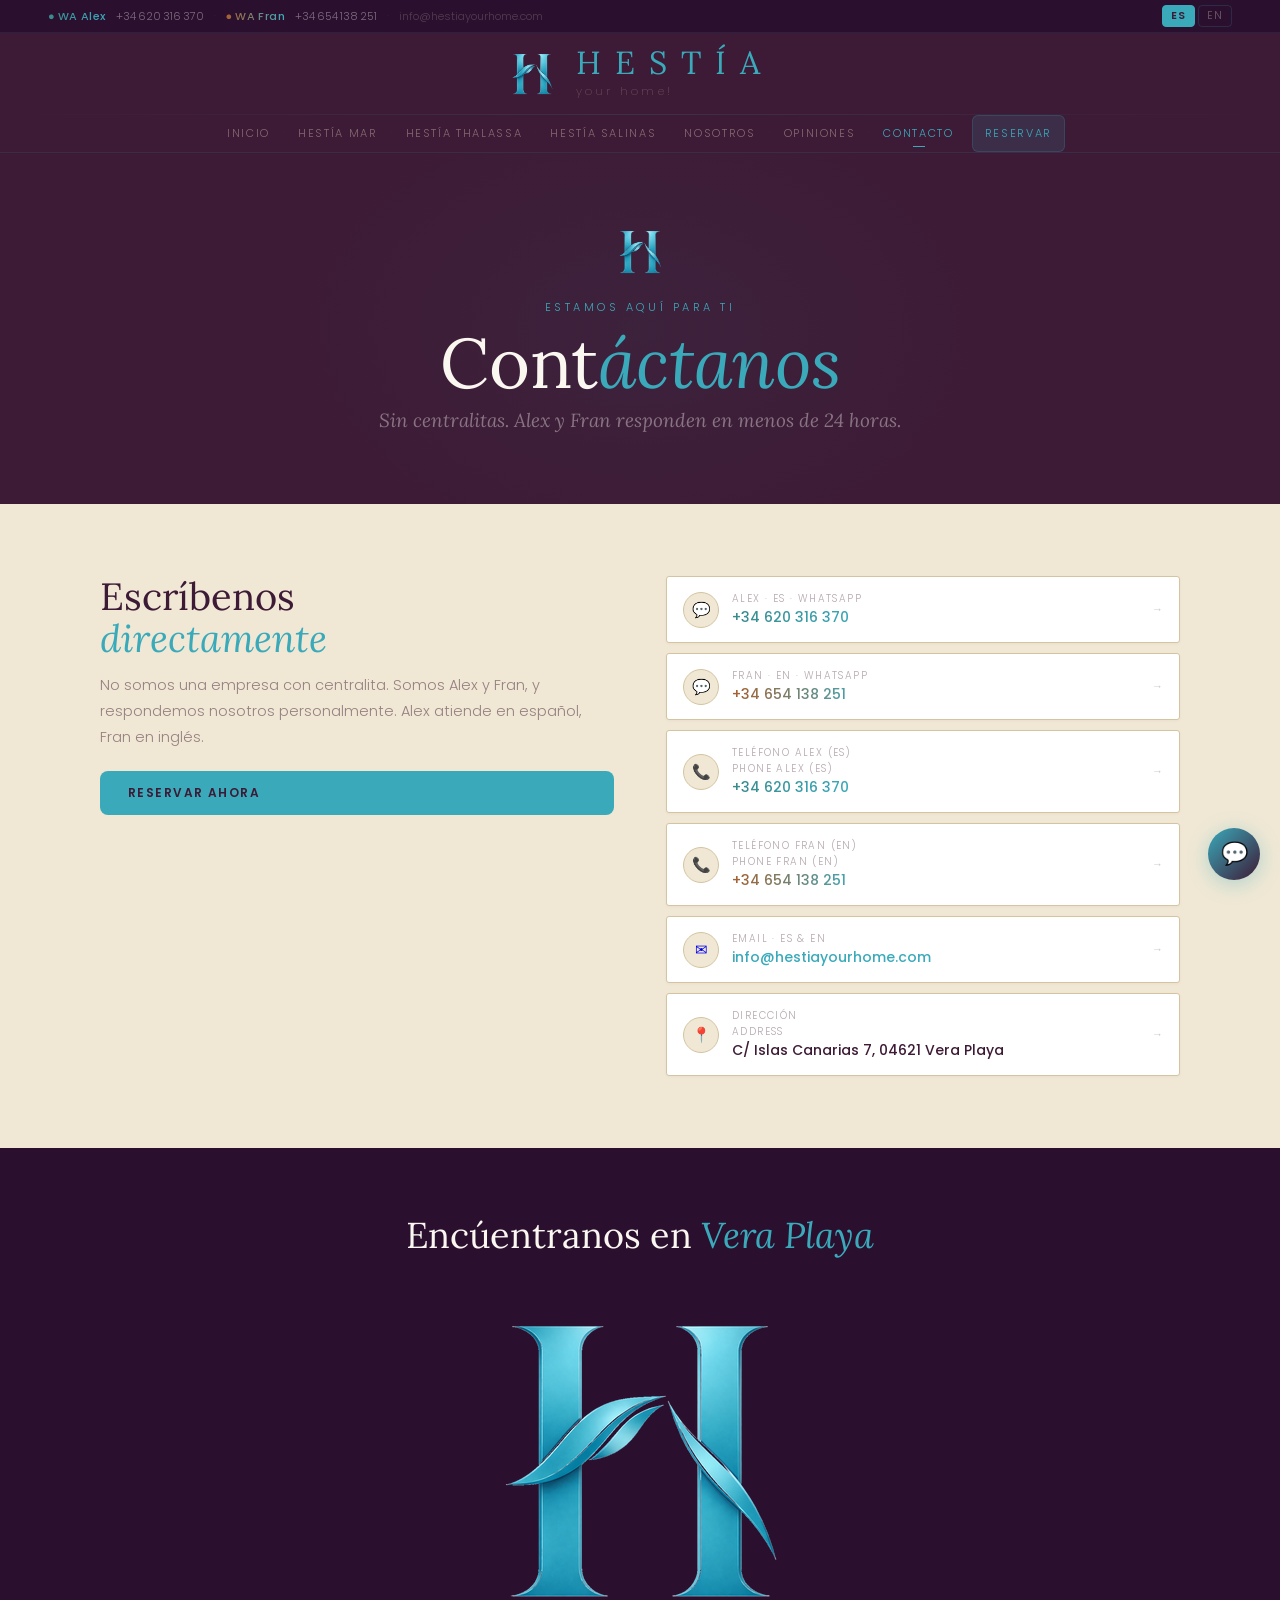
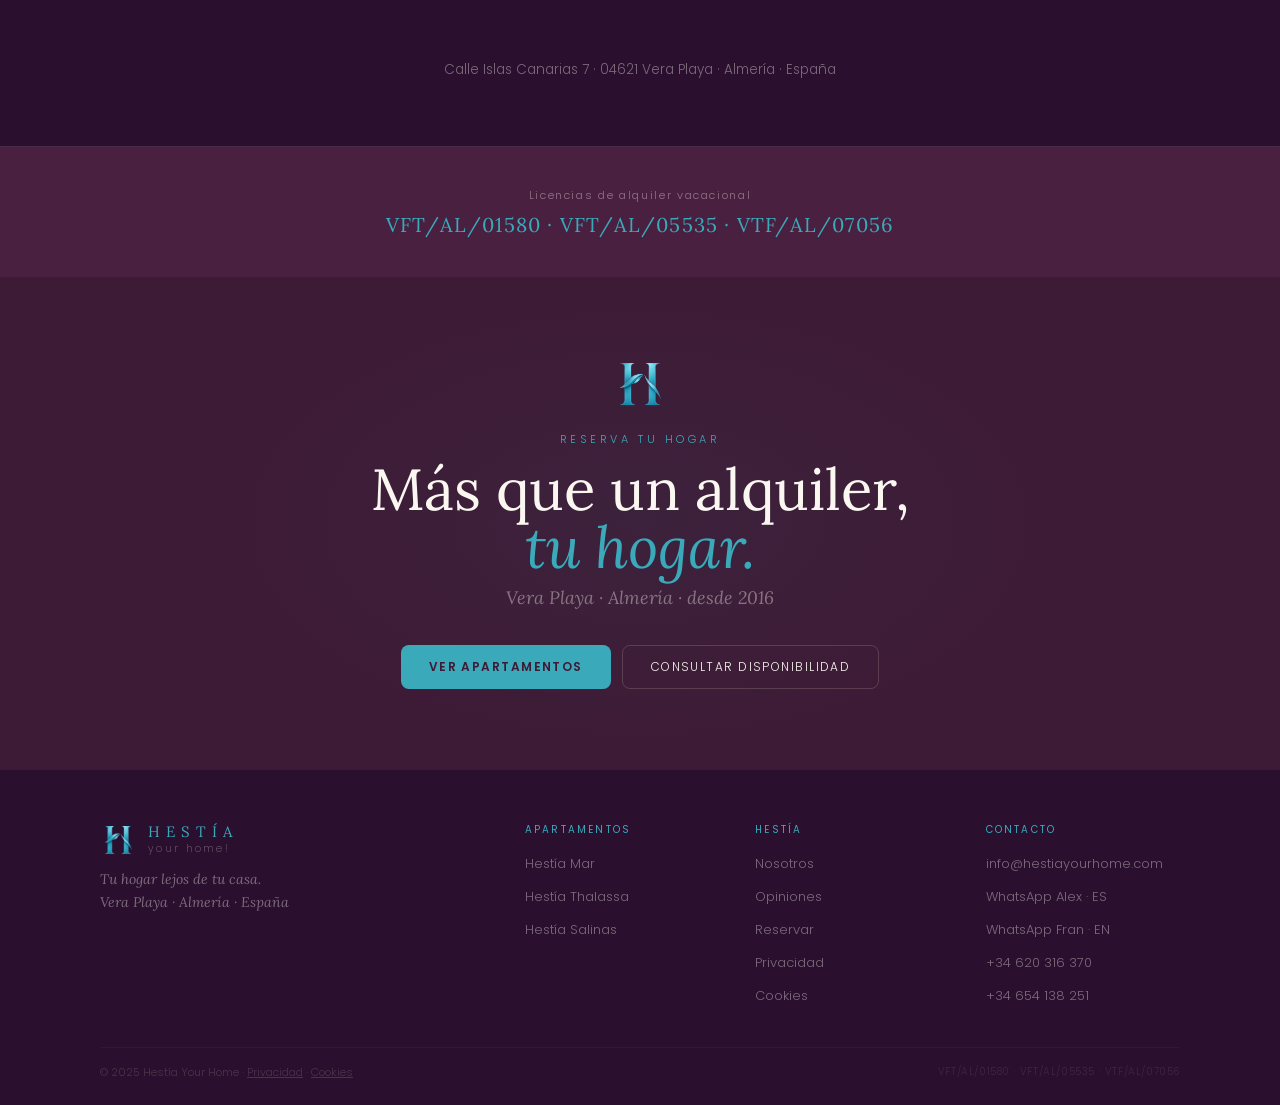
==== contacto.html @ a6881d20 "Add files via upload" ====
<!DOCTYPE html>
<html lang="es">
<head>
<meta charset="UTF-8"><meta name="viewport" content="width=device-width,initial-scale=1.0">
<title><span class="txt-es">Contacto</span><span class="txt-en">Contact</span> &middot; Hest&iacute;a Your Home</title>
<meta name="description" content="Hest&iacute;a Your Home &mdash; Apartamentos vacacionales &uacute;nicos en Vera Playa, Almer&iacute;a.">
<link rel="preconnect" href="https://fonts.googleapis.com"><link rel="preconnect" href="https://fonts.gstatic.com" crossorigin><link href="https://fonts.googleapis.com/css2?family=Lora:ital,wght@0,300;0,400;1,300;1,400&family=Poppins:wght@200;300;400;500;600&display=swap" rel="stylesheet">
<style>
*,*::before,*::after{box-sizing:border-box;margin:0;padding:0}
html{scroll-behavior:smooth;font-size:16px}
body{font-family:'Poppins',sans-serif;overflow-x:hidden;-webkit-font-smoothing:antialiased}
:root{
  --ber:#3D1A35;--ber-dk:#2A0F2E;--ber-md:#4A2040;
  --sol:#3AAABB;--sol-h:#2A8E9E;--sol-s:rgba(58,170,187,.14);
  --arena:#F0E8D5;--arena-d:#D4C4A0;--caliza:#FAF6F0;
  --crema:#FAF6F0;--crema-m:rgba(250,246,240,.72);--crema-s:rgba(250,246,240,.40);
  --vm:#246B6E;--vm2:#3A8A8C;
  --vt:#8B4A1E;--vt2:#A86030;
  --vs:#B8883A;--vs2:#CCA050;
  --pad:clamp(1.2rem,4vw,3rem);--r:3px;--tw:1080px;
}

/* ─── TOPBAR ─────────────────────────────────────────── */
.topbar{background:var(--ber-dk);border-bottom:1px solid rgba(58,170,187,.12);padding:5px var(--pad);display:flex;align-items:center;justify-content:space-between;flex-wrap:wrap;gap:8px}
.tb-contacts{display:flex;align-items:center;gap:10px;flex-wrap:wrap}
.tb-wa{font-family:'Poppins',sans-serif;font-weight:500;font-size:11px;text-decoration:none;letter-spacing:.04em;white-space:nowrap}
.tb-wa-a{background:linear-gradient(90deg,var(--vm2),var(--sol));-webkit-background-clip:text;-webkit-text-fill-color:transparent;background-clip:text}
.tb-wa-f{background:linear-gradient(90deg,var(--vt2),var(--sol));-webkit-background-clip:text;-webkit-text-fill-color:transparent;background-clip:text}
.tb-sep{color:rgba(58,170,187,.18);font-size:9px}
.tb-tel{font-family:'Poppins',sans-serif;font-weight:300;font-size:11px;color:var(--crema-s);text-decoration:none;transition:color .2s;white-space:nowrap}
.tb-tel:hover{color:var(--sol)}
.tb-email{font-family:'Poppins',sans-serif;font-weight:300;font-size:11px;color:rgba(232,217,197,.22);text-decoration:none;transition:color .2s}
.tb-email:hover{color:var(--sol)}
.tb-lang{display:flex;gap:3px}
.lb{background:transparent;border:1px solid rgba(58,170,187,.18);color:rgba(232,217,197,.32);font-family:'Poppins',sans-serif;font-size:10.5px;letter-spacing:.1em;padding:2px 8px;border-radius:2px;cursor:pointer;transition:all .2s}
.lb.on,.lb:hover{background:var(--sol);border-color:var(--sol);color:var(--ber);font-weight:600}

/* ─── HEADER ─────────────────────────────────────────── */
.hd{position:sticky;top:0;z-index:200;background:var(--ber);border-bottom:1px solid rgba(58,170,187,.13)}
.hd-brand{display:flex;align-items:center;justify-content:center;gap:18px;padding:14px var(--pad);text-decoration:none}
.hd-logo{height:52px;width:auto;display:block;flex-shrink:0}
.hd-tx{display:flex;flex-direction:column;gap:4px}
.hd-name{font-family:'Lora',serif;font-weight:300;font-style:normal;font-size:clamp(20px,2.8vw,32px);letter-spacing:.44em;color:var(--sol);text-transform:uppercase;line-height:1}
.hd-sub{font-family:'Poppins',sans-serif;font-weight:200;font-size:11.5px;letter-spacing:.28em;color:rgba(232,217,197,.28);text-transform:lowercase}
.hd-rule{height:1px;background:linear-gradient(to right,transparent,rgba(58,170,187,.16),transparent)}
.hd-nav{display:flex;align-items:center;justify-content:center;overflow-x:auto;scrollbar-width:none;padding:0 var(--pad)}
.hd-nav::-webkit-scrollbar{display:none}
.hd-nav a{font-family:'Poppins',sans-serif;font-weight:300;font-size:11px;letter-spacing:.15em;text-transform:uppercase;color:rgba(232,217,197,.42);text-decoration:none;padding:9px 12px;white-space:nowrap;flex-shrink:0;transition:color .18s;position:relative}
.hd-nav a::after{content:'';position:absolute;bottom:4px;left:50%;transform:translateX(-50%) scaleX(0);width:12px;height:1px;background:var(--sol);transition:transform .2s}
.hd-nav a:hover,.hd-nav a.active{color:var(--sol)}
.hd-nav a:hover::after,.hd-nav a.active::after{transform:translateX(-50%) scaleX(1)}
.hd-sep{color:rgba(58,170,187,.12)!important;font-size:8px!important;padding:9px 1px!important;pointer-events:none}
.hd-sep::after{display:none!important}
.hd-rsv{background:var(--sol-s)!important;color:var(--sol)!important;border:1px solid rgba(58,170,187,.2)!important;border-radius:2px!important;margin-left:6px!important}
.hd-rsv:hover{background:var(--sol)!important;color:var(--ber)!important}
.hd-rsv::after{display:none!important}

/* ─── UTILIDADES ──────────────────────────────────────── */
.ey{font-family:'Poppins',sans-serif;font-weight:300;font-size:11px;letter-spacing:.32em;text-transform:uppercase;color:var(--sol);margin-bottom:12px}
.tw{max-width:var(--tw);margin:0 auto}
.btn-sol{display:inline-block;background:var(--sol);color:var(--ber);font-family:'Poppins',sans-serif;font-weight:600;font-size:12px;letter-spacing:.12em;text-transform:uppercase;padding:13px 28px;border:none;border-radius:var(--r);text-decoration:none;cursor:pointer;transition:background .2s}
.btn-sol:hover{background:var(--sol-h)}
.btn-out-dk{display:inline-block;background:transparent;color:var(--crema);font-family:'Poppins',sans-serif;font-weight:300;font-size:12px;letter-spacing:.12em;text-transform:uppercase;padding:12px 28px;border:1px solid rgba(232,217,197,.18);border-radius:var(--r);text-decoration:none;transition:all .2s}
.btn-out-dk:hover{border-color:var(--sol);color:var(--sol)}
.btn-out-lt{display:inline-block;background:transparent;color:var(--ber);font-family:'Poppins',sans-serif;font-weight:300;font-size:12px;letter-spacing:.12em;text-transform:uppercase;padding:12px 28px;border:1px solid rgba(61,26,46,.15);border-radius:var(--r);text-decoration:none;transition:all .2s}
.btn-out-lt:hover{border-color:var(--sol);color:var(--sol)}

/* ─── CTA BAND ────────────────────────────────────────── */
.cta-band{background:var(--ber);padding:80px var(--pad);text-align:center;position:relative;overflow:hidden}
.cta-band::before{content:'';position:absolute;inset:0;background:radial-gradient(ellipse 700px 380px at 50% 50%,rgba(58,170,187,.055),transparent 65%);pointer-events:none}
.cta-band img{height:54px;width:auto;display:block;margin:0 auto 20px;position:relative}
.cta-band .ey{position:relative}
.cta-h{font-family:'Lora',serif;font-weight:300;font-size:clamp(32px,5vw,58px);color:var(--crema);line-height:1;margin-bottom:10px;position:relative}
.cta-h em{font-style:italic;color:var(--sol)}
.cta-sl{font-family:'Lora',serif;font-style:italic;font-weight:300;font-size:18px;color:var(--crema-s);margin-bottom:36px;position:relative}
.cta-btns{display:flex;align-items:center;justify-content:center;gap:11px;flex-wrap:wrap;position:relative}

/* ─── FOOTER ──────────────────────────────────────────── */
.ft{background:var(--ber-dk);border-top:1px solid rgba(58,170,187,.10);padding:52px var(--pad) 24px}
.ft-g{max-width:var(--tw);margin:0 auto;display:grid;grid-template-columns:2fr 1fr 1fr 1fr;gap:36px;margin-bottom:32px}
.ft-brand{display:flex;align-items:center;gap:12px;text-decoration:none;margin-bottom:10px}
.ft-brand img{height:36px;width:auto}
.ft-bn{font-family:'Lora',serif;font-weight:300;font-size:15px;letter-spacing:.4em;color:var(--sol);text-transform:uppercase;display:block}
.ft-bs{font-family:'Poppins',sans-serif;font-weight:200;font-size:10.5px;letter-spacing:.22em;color:var(--crema-s);text-transform:lowercase;display:block}
.ft-tag{font-family:'Lora',serif;font-style:italic;font-weight:300;font-size:14px;color:var(--crema-s);line-height:1.65;margin-top:8px}
.ft-col h4{font-family:'Poppins',sans-serif;font-weight:400;font-size:10px;letter-spacing:.22em;text-transform:uppercase;color:var(--sol);margin-bottom:12px}
.ft-col ul{list-style:none}
.ft-col li{margin-bottom:8px}
.ft-col a{font-family:'Poppins',sans-serif;font-weight:300;font-size:13px;color:var(--crema-s);text-decoration:none;transition:color .2s}
.ft-col a:hover{color:var(--sol)}
.ft-bot{max-width:var(--tw);margin:0 auto;border-top:1px solid rgba(58,170,187,.07);padding-top:16px;display:flex;align-items:center;justify-content:space-between;flex-wrap:wrap;gap:7px}
.ft-copy{font-family:'Poppins',sans-serif;font-weight:300;font-size:11px;color:rgba(232,217,197,.18)}
.ft-lic{font-family:'Poppins',sans-serif;font-weight:300;font-size:10px;color:rgba(232,217,197,.12);letter-spacing:.06em}

/* ─── LANGUAGE SECTIONS ───────────────────────────────── */
.lang-es,.lang-en{display:none}
body.es .lang-es{display:block}
body.en .lang-en{display:block}
body.es .lang-es.flex,.body.en .lang-en.flex{display:flex}
/* For inline spans */
.txt-es,.txt-en{display:none}
body.es .txt-es{display:inline}
body.en .txt-en{display:inline}

/* ─── ANIMATIONS ──────────────────────────────────────── */
[da]{opacity:0;transform:translateY(16px);transition:opacity .5s ease,transform .5s ease}
[da].in{opacity:1;transform:translateY(0)}

/* ─── RESPONSIVE ──────────────────────────────────────── */
@media(max-width:900px){.ft-g{grid-template-columns:1fr 1fr}}
@media(max-width:600px){
  .ft-g{grid-template-columns:1fr}
  .topbar{flex-direction:column;align-items:flex-start}
  .hd-logo{height:44px}
  .tb-email{display:none}
}

body{background:var(--arena)}
.hero{background:var(--ber);padding:72px var(--pad);text-align:center;position:relative;overflow:hidden}
.hero::before{content:'';position:absolute;inset:0;background:radial-gradient(ellipse 600px 400px at 50% 50%,rgba(58,170,187,.055),transparent 65%);pointer-events:none}
.hero img{height:54px;width:auto;display:block;margin:0 auto 20px;position:relative}
.hero-h{font-family:'Lora',serif;font-weight:300;font-size:clamp(36px,6vw,70px);color:var(--crema);line-height:1;position:relative;margin-bottom:10px}
.hero-h em{font-style:italic;color:var(--sol)}
.hero-sl{font-family:'Lora',serif;font-style:italic;font-weight:300;font-size:19px;color:var(--crema-s);position:relative}
.s-canales{background:var(--arena);padding:72px var(--pad)}
.s-canales .tw{display:grid;grid-template-columns:1fr 1fr;gap:52px;align-items:start}
.canales-t{font-family:'Lora',serif;font-weight:300;font-size:clamp(24px,3vw,38px);color:var(--ber);line-height:1.1;margin-bottom:12px}
.canales-t em{font-style:italic;color:var(--sol)}
.canales-p{font-family:'Poppins',sans-serif;font-weight:300;font-size:14.5px;color:rgba(61,26,46,.50);line-height:1.82;margin-bottom:20px}
.canales{display:flex;flex-direction:column;gap:10px}
.canal{display:flex;align-items:center;gap:13px;background:#fff;border:1px solid var(--arena-d);border-radius:var(--r);padding:14px 16px;text-decoration:none;transition:border-color .2s,box-shadow .2s;box-shadow:0 1px 3px rgba(61,26,46,.04)}
.canal:hover{border-color:rgba(58,170,187,.35);box-shadow:0 2px 10px rgba(61,26,46,.06)}
.canal-ic{width:36px;height:36px;border-radius:50%;display:flex;align-items:center;justify-content:center;font-size:15px;background:var(--arena);border:1px solid var(--arena-d);flex-shrink:0}
.canal-lb{font-family:'Poppins',sans-serif;font-weight:300;font-size:10px;letter-spacing:.14em;text-transform:uppercase;color:rgba(61,26,46,.38);display:block}
.canal-v{font-family:'Poppins',sans-serif;font-weight:500;font-size:14px;display:block}
.c-alex .canal-v{background:linear-gradient(90deg,var(--vm2),var(--sol));-webkit-background-clip:text;-webkit-text-fill-color:transparent;background-clip:text}
.c-fran .canal-v{background:linear-gradient(90deg,var(--vt2),var(--sol));-webkit-background-clip:text;-webkit-text-fill-color:transparent;background-clip:text}
.c-mail .canal-v{color:var(--sol)}
.c-addr .canal-v{color:var(--ber)}
.canal-ar{font-size:11px;color:rgba(61,26,46,.25);transition:transform .2s;margin-left:auto}
.canal:hover .canal-ar{transform:translateX(4px)}
.s-mapa{background:var(--ber-dk);padding:64px var(--pad)}
.mapa-t{font-family:'Lora',serif;font-weight:300;font-size:clamp(22px,3vw,36px);color:var(--crema);text-align:center;margin-bottom:28px}
.mapa-t em{font-style:italic;color:var(--sol)}
.mapa-img{text-align:center}
.mapa-img img{max-width:100%;border-radius:var(--r);cursor:pointer}
.mapa-addr{font-family:'Poppins',sans-serif;font-weight:300;font-size:13.5px;color:var(--crema-s);text-align:center;margin-top:16px;line-height:1.7}
.s-lic{background:var(--ber-md);padding:40px var(--pad);text-align:center;border-top:1px solid rgba(58,170,187,.08)}
.lic-t{font-family:'Poppins',sans-serif;font-weight:300;font-size:11px;letter-spacing:.15em;color:var(--crema-s);margin-bottom:8px}
.lic-n{font-family:'Lora',serif;font-weight:300;font-size:20px;color:var(--sol);letter-spacing:.06em}
@media(max-width:900px){.s-canales .tw{grid-template-columns:1fr;gap:36px}}

/* Responsive mejorado */
*{box-sizing:border-box}
img{max-width:100%;height:auto}
.ac-img{aspect-ratio:3/2!important;height:auto!important}
.ac-img img{object-position:center center}
.ac{border-radius:12px!important}
.ac-img{border-radius:12px 12px 0 0!important}
.fi{border-radius:12px!important}
.oc{border-radius:12px!important}
.cl{border-radius:10px!important}
.nos-img{border-radius:16px!important}
.car-arr{border-radius:50%!important}
.btn-sol,.btn-out-dk,.btn-out-lt{border-radius:8px!important}
.hd-rsv{border-radius:6px!important}
.lb{border-radius:4px!important}
.car-badge{border-radius:8px!important}
/* Contraste fondos claros */
.s-nos .ey,.s-ct .ey,.s-intro .ey,.s-valores .ey{color:var(--ber)!important;opacity:.5}
.s-nos .st-n{color:var(--ber)!important}
.nos-cita{border-left-color:rgba(61,26,53,.3)!important}
/* Scroll reveal */
.rv{opacity:0;transform:translateY(20px);
  transition:opacity .65s ease,transform .65s ease}
.rv.in{opacity:1;transform:translateY(0)}
/* Hover fotos */
.ac-img img{transition:transform .5s ease,filter .5s ease!important;filter:brightness(.95)}
.ac:hover .ac-img img{transform:scale(1.05)!important;filter:brightness(1.02)!important}
.nos-img{overflow:hidden}
.nos-img img{transition:transform .6s ease}
.nos-img:hover img{transform:scale(1.03)}
.fi{transition:transform .3s,box-shadow .3s,border-color .3s!important}
.fi:hover{transform:translateY(-4px);border-color:rgba(58,170,187,.3)!important}
.oc{transition:transform .3s,border-color .3s!important}
.oc:hover{transform:translateY(-3px);border-color:rgba(58,170,187,.2)!important}
/* Responsive mobile */
@media(max-width:600px){
  .hd-brand{flex-direction:column;gap:8px;text-align:center}
  .s-nos .tw,.s-ct .tw,.s-intro .tw{grid-template-columns:1fr!important}
  .ag,.fg,.og{grid-template-columns:1fr!important}
  .apt-feat-g{grid-template-columns:1fr!important}
  .pg{grid-template-columns:1fr!important}
  .hero-scores{flex-direction:column;gap:10px}
  #contact-fixed{bottom:12px;right:12px}
}
</style>
</head>
<body class="es">
<div class="topbar">
  <div class="tb-contacts">
    <a href="https://wa.me/34620316370" class="tb-wa tb-wa-a">&#9679;&thinsp;WA Alex</a>
    <a href="tel:+34620316370" class="tb-tel">+34&thinsp;620&thinsp;316&thinsp;370</a>
    <span class="tb-sep">&middot;</span>
    <a href="https://wa.me/34654138251" class="tb-wa tb-wa-f">&#9679;&thinsp;WA Fran</a>
    <a href="tel:+34654138251" class="tb-tel">+34&thinsp;654&thinsp;138&thinsp;251</a>
    <span class="tb-sep">&middot;</span>
    <a href="mailto:info@hestiayourhome.com" class="tb-email">info@hestiayourhome.com</a>
  </div>
  <div class="tb-lang">
    <button class="lb on" data-lang="es" onclick="setLang('es')">ES</button>
    <button class="lb" data-lang="en" onclick="setLang('en')">EN</button>
  </div>
</div>
<header class="hd">
  <a href="index.html" class="hd-brand">
    <img src="[data-uri]" alt="Hest&iacute;a" class="hd-logo">
    <div class="hd-tx">
      <span class="hd-name">Hest&iacute;a</span>
      <span class="hd-sub">your home!</span>
    </div>
  </a>
  <div class="hd-rule"></div>
  <nav class="hd-nav">
    <a href="index.html"><span class="txt-es">Inicio</span><span class="txt-en">Home</span></a><span class="hd-sep">&middot;</span><a href="vera-mar.html"><span class="txt-es">Hestía Mar</span><span class="txt-en">Hestía Mar</span></a><span class="hd-sep">&middot;</span><a href="vera-thalassa.html"><span class="txt-es">Hestía Thalassa</span><span class="txt-en">Hestía Thalassa</span></a><span class="hd-sep">&middot;</span><a href="vera-salinas.html"><span class="txt-es">Hestía Salinas</span><span class="txt-en">Hestía Salinas</span></a><span class="hd-sep">&middot;</span><a href="nosotros.html"><span class="txt-es">Nosotros</span><span class="txt-en">About us</span></a><span class="hd-sep">&middot;</span><a href="opiniones.html"><span class="txt-es">Opiniones</span><span class="txt-en">Reviews</span></a><span class="hd-sep">&middot;</span><a href="contacto.html" class="active"><span class="txt-es">Contacto</span><span class="txt-en">Contact</span></a>
    <a href="reservas.html" class="hd-rsv"><span class="txt-es">Reservar</span><span class="txt-en">Book</span></a>
  </nav>
</header>

<div class="hero">
  <img src="[data-uri]" alt="Hestía">
  <p class="ey lang-es" style="position:relative">Estamos aquí para ti</p>
  <p class="ey lang-en" style="position:relative">We are here for you</p>
  <h1 class="hero-h lang-es">Cont<em>áctanos</em></h1>
  <h1 class="hero-h lang-en">Cont<em>act us</em></h1>
  <p class="hero-sl lang-es">Sin centralitas. Alex y Fran responden en menos de 24 horas.</p>
  <p class="hero-sl lang-en">No call centres. Alex and Fran respond within 24 hours.</p>
</div>

<section class="s-canales">
  <div class="tw">
    <div da>
      <h2 class="canales-t lang-es">Escr&iacute;benos<br><em>directamente</em></h2>
      <h2 class="canales-t lang-en">Write to us<br><em>directly</em></h2>
      <p class="canales-p lang-es">No somos una empresa con centralita. Somos Alex y Fran, y respondemos nosotros personalmente. Alex atiende en español, Fran en inglés.</p>
      <p class="canales-p lang-en">We are not a company with a call centre. We are Alex and Fran, and we respond personally. Alex handles Spanish, Fran handles English.</p>
      <a href="reservas.html" class="btn-sol lang-es">Reservar ahora</a>
      <a href="reservas.html" class="btn-sol lang-en">Book now</a>
    </div>
    <div class="canales" da style="transition-delay:.1s">
      <a href="https://wa.me/34620316370" class="canal c-alex" target="_blank">
        <div class="canal-ic">&#128172;</div>
        <div><span class="canal-lb">Alex &middot; ES &middot; WhatsApp</span><span class="canal-v">+34 620 316 370</span></div>
        <span class="canal-ar">&rarr;</span>
      </a>
      <a href="https://wa.me/34654138251" class="canal c-fran" target="_blank">
        <div class="canal-ic">&#128172;</div>
        <div><span class="canal-lb">Fran &middot; EN &middot; WhatsApp</span><span class="canal-v">+34 654 138 251</span></div>
        <span class="canal-ar">&rarr;</span>
      </a>
      <a href="tel:+34620316370" class="canal c-alex">
        <div class="canal-ic">&#128222;</div>
        <div><span class="canal-lb lang-es">Teléfono Alex (ES)</span><span class="canal-lb lang-en">Phone Alex (ES)</span><span class="canal-v">+34 620 316 370</span></div>
        <span class="canal-ar">&rarr;</span>
      </a>
      <a href="tel:+34654138251" class="canal c-fran">
        <div class="canal-ic">&#128222;</div>
        <div><span class="canal-lb lang-es">Teléfono Fran (EN)</span><span class="canal-lb lang-en">Phone Fran (EN)</span><span class="canal-v">+34 654 138 251</span></div>
        <span class="canal-ar">&rarr;</span>
      </a>
      <a href="mailto:info@hestiayourhome.com" class="canal c-mail">
        <div class="canal-ic">&#9993;</div>
        <div><span class="canal-lb">Email &middot; ES &amp; EN</span><span class="canal-v">info@hestiayourhome.com</span></div>
        <span class="canal-ar">&rarr;</span>
      </a>
      <a href="https://www.google.com/maps/search/?api=1&query=Calle+Islas+Canarias+7+Vera+Playa+Almeria" target="_blank" class="canal c-addr">
        <div class="canal-ic">&#128205;</div>
        <div><span class="canal-lb lang-es">Dirección</span><span class="canal-lb lang-en">Address</span><span class="canal-v">C/ Islas Canarias 7, 04621 Vera Playa</span></div>
        <span class="canal-ar">&rarr;</span>
      </a>
    </div>
  </div>
</section>

<section class="s-mapa">
  <div class="tw">
    <h2 class="mapa-t" da>
      <span class="lang-es">Enc&uacute;entranos en <em>Vera Playa</em></span>
      <span class="lang-en">Find us in <em>Vera Playa</em></span>
    </h2>
    <div class="mapa-img" da style="transition-delay:.08s">
      <a href="https://www.google.com/maps/search/?api=1&query=Calle+Islas+Canarias+7+Vera+Playa+Almeria" target="_blank">
        <img src="[data-uri]" alt="Mapa Hestía Vera Playa" loading="lazy">
      </a>
    </div>
    <p class="mapa-addr">
      Calle Islas Canarias 7 &middot; 04621 Vera Playa &middot; Almer&iacute;a &middot; Espa&ntilde;a
    </p>
  </div>
</section>

<section class="s-lic">
  <p class="lic-t lang-es">Licencias de alquiler vacacional</p>
  <p class="lic-t lang-en">Holiday rental licences</p>
  <p class="lic-n">VFT/AL/01580 &middot; VFT/AL/05535 &middot; VTF/AL/07056</p>
</section>

<div class="cta-band">
  <img src="[data-uri]" alt="Hest&iacute;a">
  <p class="ey"><span class="txt-es">Reserva tu hogar</span><span class="txt-en">Book your home</span></p>
  <h2 class="cta-h lang-es">M&aacute;s que un alquiler,<br><em>tu hogar.</em></h2>
  <h2 class="cta-h lang-en">More than a rental,<br><em>your home.</em></h2>
  <p class="cta-sl lang-es">Vera Playa &middot; Almer&iacute;a &middot; desde 2016</p>
  <p class="cta-sl lang-en">Vera Playa &middot; Almer&iacute;a &middot; since 2016</p>
  <div class="cta-btns">
    <a href="index.html#apartamentos" class="btn-sol"><span class="txt-es">Ver apartamentos</span><span class="txt-en">See apartments</span></a>
    <a href="reservas.html" class="btn-out-dk"><span class="txt-es">Consultar disponibilidad</span><span class="txt-en">Check availability</span></a>
  </div>
</div>
<footer class="ft">
  <div class="ft-g">
    <div>
      <a href="index.html" class="ft-brand">
        <img src="[data-uri]" alt="Hestía">
        <span><span class="ft-bn">Hestía</span><span class="ft-bs">your home!</span></span>
      </a>
      <p class="ft-tag lang-es">Tu hogar lejos de tu casa.<br>Vera Playa · Almería · España</p>
      <p class="ft-tag lang-en">Your home away from home.<br>Vera Playa · Almería · Spain</p>
    </div>
    <div class="ft-col">
      <h4><span class="txt-es">Apartamentos</span><span class="txt-en">Apartments</span></h4>
      <ul>
        <li><a href="vera-mar.html">Hestía Mar</a></li>
        <li><a href="vera-thalassa.html">Hestía Thalassa</a></li>
        <li><a href="vera-salinas.html">Hestía Salinas</a></li>
      </ul>
    </div>
    <div class="ft-col">
      <h4>Hestía</h4>
      <ul>
        <li><a href="nosotros.html"><span class="txt-es">Nosotros</span><span class="txt-en">About us</span></a></li>
        <li><a href="opiniones.html"><span class="txt-es">Opiniones</span><span class="txt-en">Reviews</span></a></li>
        <li><a href="reservas.html"><span class="txt-es">Reservar</span><span class="txt-en">Book</span></a></li>
        <li><a href="privacidad.html"><span class="txt-es">Privacidad</span><span class="txt-en">Privacy</span></a></li>
        <li><a href="cookies.html">Cookies</a></li>
      </ul>
    </div>
    <div class="ft-col">
      <h4><span class="txt-es">Contacto</span><span class="txt-en">Contact</span></h4>
      <ul>
        <li><a href="mailto:info@hestiayourhome.com">info@hestiayourhome.com</a></li>
        <li><a href="https://wa.me/34620316370"><span class="txt-es">WhatsApp Alex · ES</span><span class="txt-en">WhatsApp Alex · ES</span></a></li>
        <li><a href="https://wa.me/34654138251"><span class="txt-es">WhatsApp Fran · EN</span><span class="txt-en">WhatsApp Fran · EN</span></a></li>
        <li><a href="tel:+34620316370">+34 620 316 370</a></li>
        <li><a href="tel:+34654138251">+34 654 138 251</a></li>
      </ul>
    </div>
  </div>
  <div class="ft-bot">
    <span class="ft-copy">© 2025 Hestía Your Home ·
      <a href="privacidad.html" style="color:inherit;"><span class="txt-es">Privacidad</span><span class="txt-en">Privacy</span></a> ·
      <a href="cookies.html" style="color:inherit;">Cookies</a>
    </span>
    <span class="ft-lic">VFT/AL/01580 · VFT/AL/05535 · VTF/AL/07056</span>
  </div>
</footer>
<script>
function setLang(l) {
  document.body.className = l;
  document.querySelectorAll('.lb').forEach(function(b){
    b.classList.toggle('on', b.dataset.lang === l);
  });
  localStorage.setItem('hestia-lang', l);
}
(function(){
  var l = localStorage.getItem('hestia-lang') || 'es';
  setLang(l);
})();
</script>
<script>
(function(){
  var io = new IntersectionObserver(function(entries){
    entries.forEach(function(e){
      if(e.isIntersecting){e.target.classList.add('in');io.unobserve(e.target);}
    });
  },{threshold:.06});
  document.querySelectorAll('[da]').forEach(function(el){io.observe(el);});
})();
</script>

<!-- CONTACTO FIJO -->
<div id="contact-fixed" style="
  position:fixed;bottom:20px;right:20px;z-index:999;
  display:flex;flex-direction:column;gap:10px;align-items:flex-end;">
  <div id="cf-bubble" style="
    background:rgba(61,26,53,.96);border:1px solid rgba(58,170,187,.25);
    border-radius:14px;padding:16px 18px;display:none;
    box-shadow:0 8px 32px rgba(0,0,0,.25);backdrop-filter:blur(10px);
    min-width:220px;">
    <p style="font-family:'Poppins',sans-serif;font-weight:300;font-size:11px;
      letter-spacing:.18em;text-transform:uppercase;color:rgba(58,170,187,.6);
      margin-bottom:12px;">Contacto directo</p>
    <a href="https://wa.me/34620316370" target="_blank" style="
      display:flex;align-items:center;gap:10px;text-decoration:none;
      padding:8px 0;border-bottom:1px solid rgba(255,255,255,.06);">
      <span style="width:32px;height:32px;border-radius:50%;background:rgba(58,170,187,.15);
        display:flex;align-items:center;justify-content:center;font-size:14px;">💬</span>
      <span>
        <span style="font-family:'Poppins',sans-serif;font-weight:400;font-size:12px;
          color:#FAF6F0;display:block;">Alex · ES</span>
        <span style="font-family:'Poppins',sans-serif;font-weight:300;font-size:11px;
          color:rgba(58,170,187,.8);">+34 620 316 370</span>
      </span>
    </a>
    <a href="https://wa.me/34654138251" target="_blank" style="
      display:flex;align-items:center;gap:10px;text-decoration:none;padding:8px 0;">
      <span style="width:32px;height:32px;border-radius:50%;background:rgba(139,74,30,.2);
        display:flex;align-items:center;justify-content:center;font-size:14px;">💬</span>
      <span>
        <span style="font-family:'Poppins',sans-serif;font-weight:400;font-size:12px;
          color:#FAF6F0;display:block;">Fran · EN</span>
        <span style="font-family:'Poppins',sans-serif;font-weight:300;font-size:11px;
          color:rgba(58,170,187,.8);">+34 654 138 251</span>
      </span>
    </a>
    <a href="mailto:info@hestiayourhome.com" style="
      display:block;margin-top:10px;font-family:'Poppins',sans-serif;font-weight:300;
      font-size:11px;color:rgba(58,170,187,.6);text-decoration:none;text-align:center;">
      info@hestiayourhome.com
    </a>
  </div>
  <button id="cf-btn" onclick="toggleContact()" style="
    width:52px;height:52px;border-radius:50%;border:none;cursor:pointer;
    background:linear-gradient(135deg,#3AAABB,#3D1A35);
    box-shadow:0 4px 20px rgba(58,170,187,.35);
    display:flex;align-items:center;justify-content:center;font-size:22px;
    transition:transform .2s,box-shadow .2s;" title="Contacto">💬</button>
</div>
<script>
function toggleContact(){
  var b=document.getElementById('cf-bubble');
  var btn=document.getElementById('cf-btn');
  var open=b.style.display==='block';
  b.style.display=open?'none':'block';
  btn.style.transform=open?'':'rotate(20deg)';
}
document.addEventListener('click',function(e){
  var fc=document.getElementById('contact-fixed');
  if(!fc.contains(e.target)){
    document.getElementById('cf-bubble').style.display='none';
    document.getElementById('cf-btn').style.transform='';
  }
});
</script>
<script>
(function(){
  var io=new IntersectionObserver(function(es){
    es.forEach(function(e){
      if(e.isIntersecting){e.target.classList.add('in');io.unobserve(e.target);}
    });
  },{threshold:.08,rootMargin:'0px 0px -20px 0px'});
  document.querySelectorAll('[da]').forEach(function(el){
    el.classList.add('rv');io.observe(el);
  });
})();
</script>
</body></html>
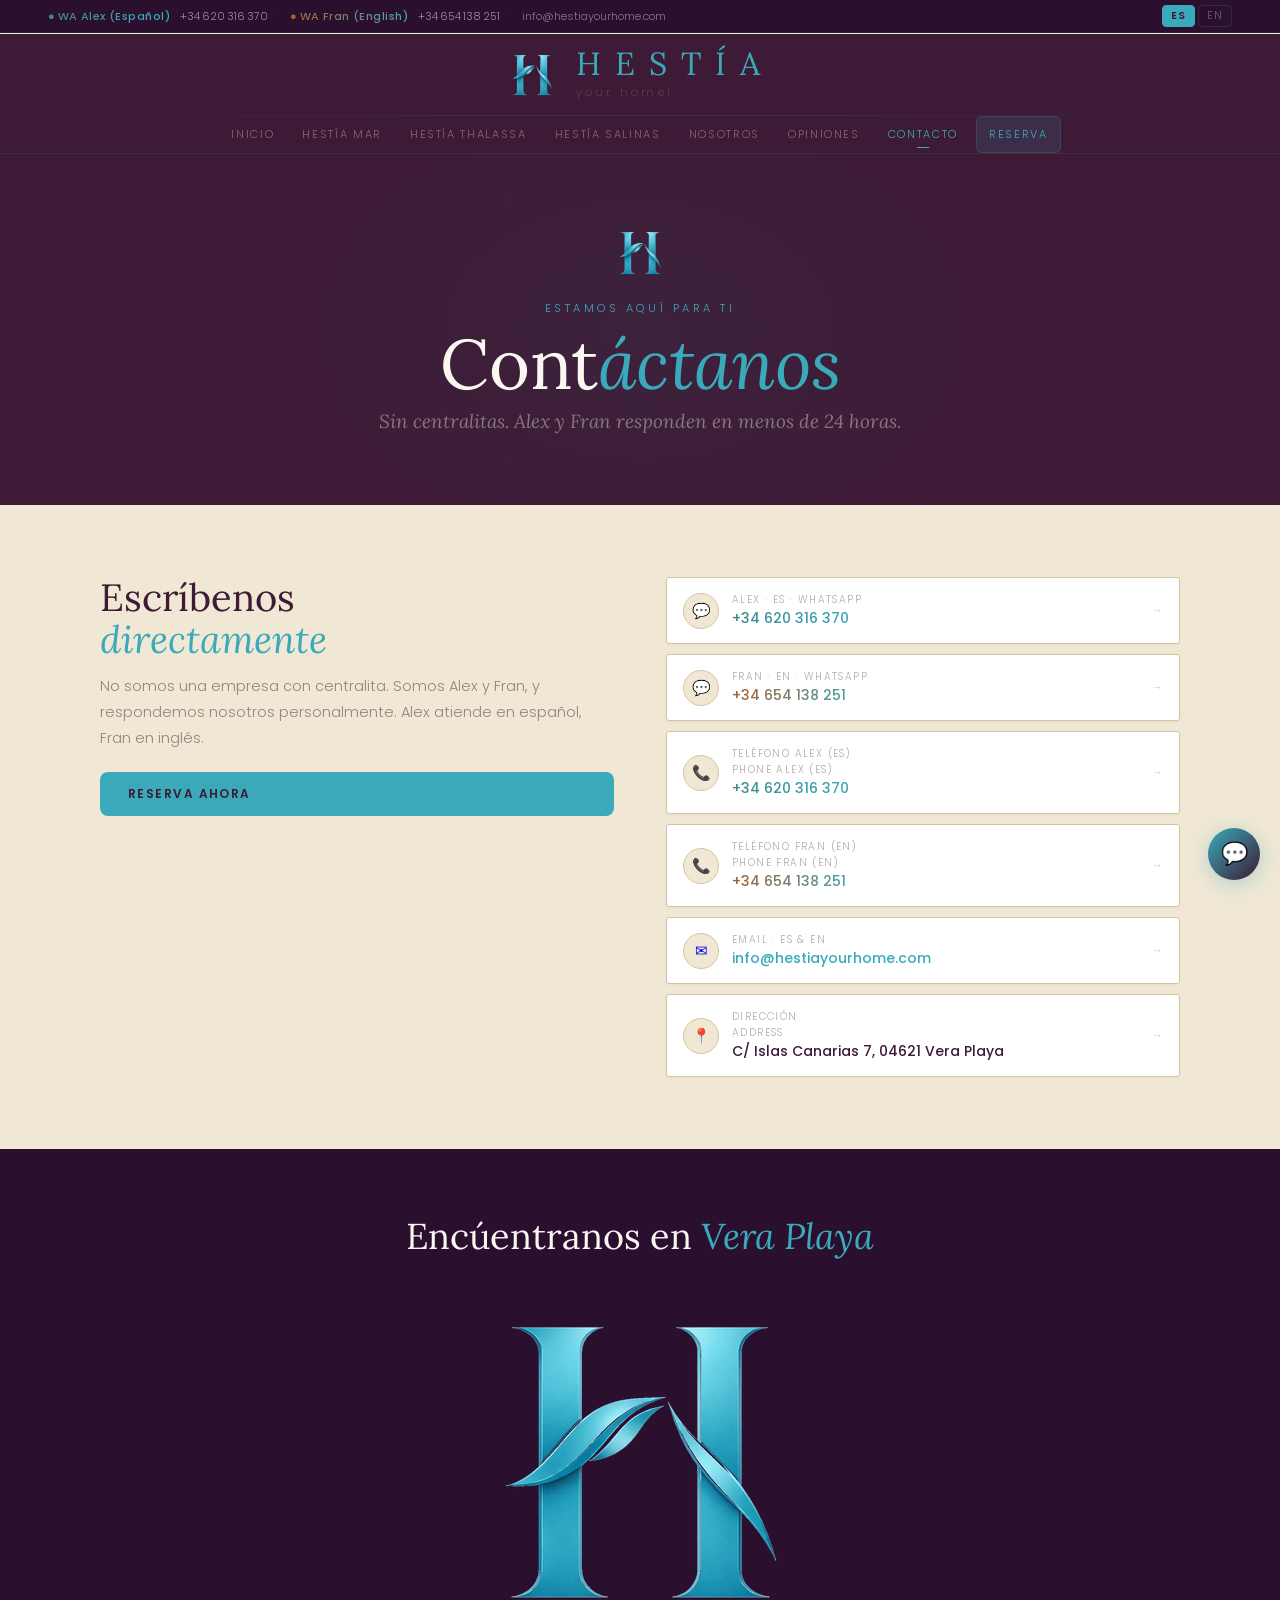
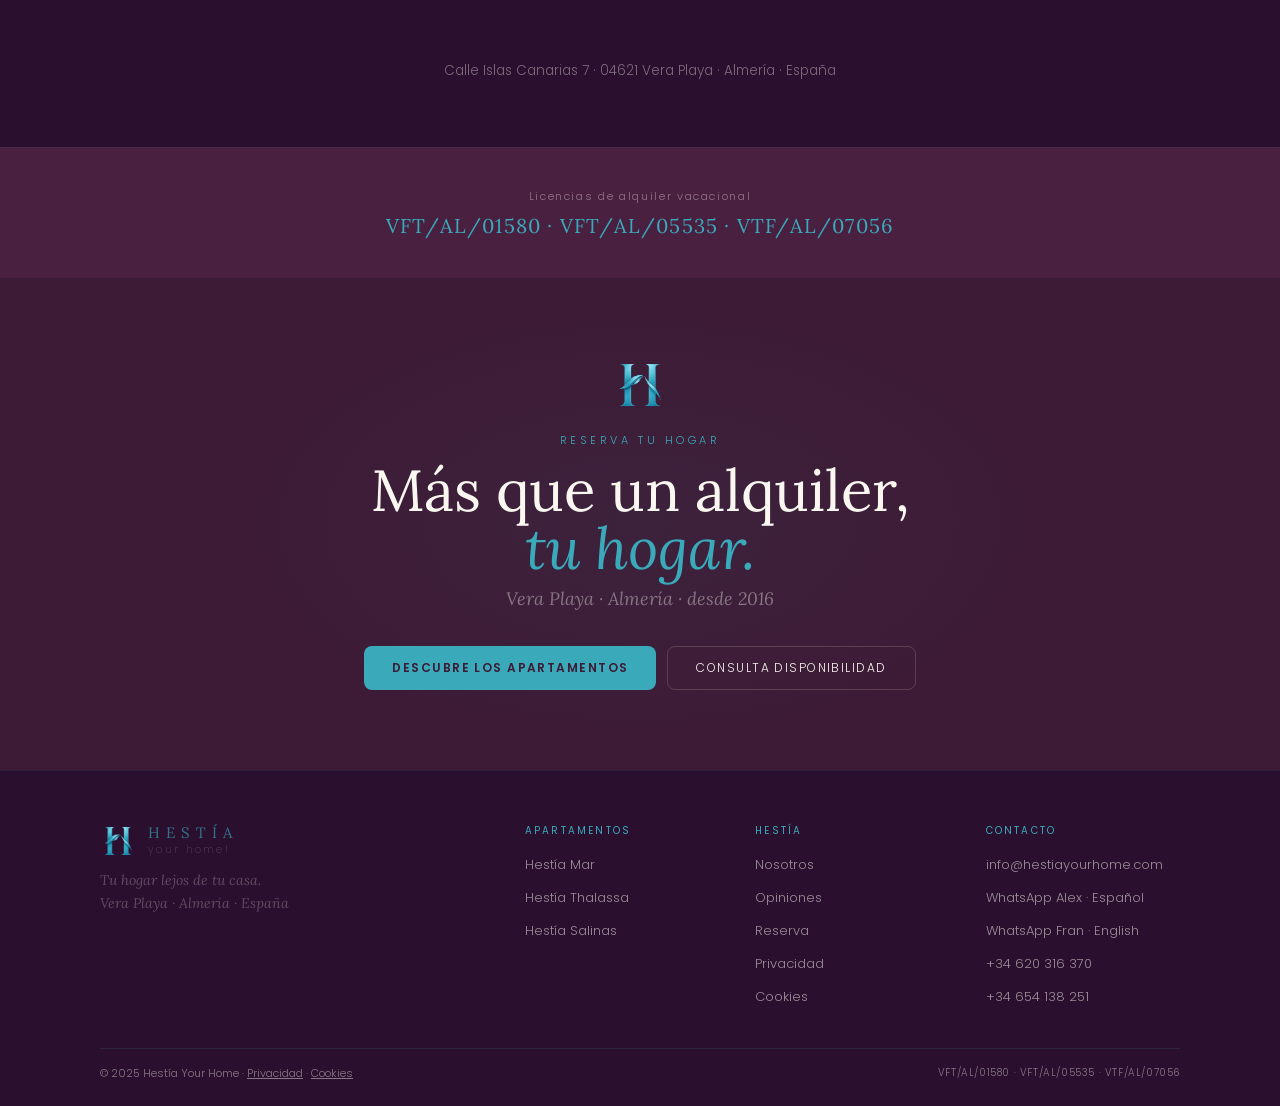
==== commit 24d5d91f: "Add files via upload" ====
--- a/contacto.html
+++ b/contacto.html
@@ -194,15 +194,60 @@
   .hero-scores{flex-direction:column;gap:10px}
   #contact-fixed{bottom:12px;right:12px}
 }
+
+/* ── TOPBAR FIJO SIEMPRE VISIBLE ───────────────── */
+.topbar{
+  position:fixed!important;
+  top:0!important;
+  left:0!important;
+  right:0!important;
+  z-index:300!important;
+}
+.hd{
+  position:sticky!important;
+  top:34px!important;
+  z-index:200!important;
+}
+body{padding-top:34px!important}
+
+/* ── TEXTOS CLAROS SOBRE BERENJENA ─────────────── */
+/* Licencias VFT y textos muy tenues */
+.apt-license{color:rgba(250,246,240,.55)!important;opacity:1!important}
+.ft-lic{color:rgba(250,246,240,.45)!important}
+.ft-copy{color:rgba(250,246,240,.45)!important}
+.ft-bn{opacity:.65!important}
+.ft-bs{opacity:.55!important}
+.ft-tag{opacity:.65!important}
+.ft-col a{color:rgba(250,246,240,.55)!important}
+.tb-email{color:rgba(250,246,240,.45)!important}
+.tb-tel{color:rgba(250,246,240,.55)!important}
+.crema-s,.var--crema-s{opacity:1}
+/* Textos pequeños en secciones oscuras */
+.sc-desc{color:rgba(250,246,240,.65)!important}
+.rv-meta{color:rgba(250,246,240,.55)!important}
+.eq-rol{color:rgba(250,246,240,.65)!important}
+.eq-desc{color:rgba(250,246,240,.65)!important}
+.eq-tag{color:rgba(250,246,240,.55)!important}
+.intro-p{color:rgba(250,246,240,.7)!important}
+.sec-p-dk{color:rgba(250,246,240,.72)!important}
+.hc-d{color:rgba(250,246,240,.68)!important}
+.hop-pre{color:rgba(250,246,240,.65)!important}
+.hero-ey{color:rgba(250,246,240,.65)!important}
+.car-ey{color:rgba(250,246,240,.65)!important}
+.ey{opacity:1!important}
+/* Licencias en cards apartamento */
+.ac-num{opacity:1!important;color:var(--ac)!important}
+/* Footer bottom */
+.ft-bot{border-top-color:rgba(58,170,187,.15)!important}
 </style>
 </head>
 <body class="es">
 <div class="topbar">
   <div class="tb-contacts">
-    <a href="https://wa.me/34620316370" class="tb-wa tb-wa-a">&#9679;&thinsp;WA Alex</a>
+    <a href="https://wa.me/34620316370" class="tb-wa tb-wa-a">&#9679;&thinsp;WA Alex (Español)</a>
     <a href="tel:+34620316370" class="tb-tel">+34&thinsp;620&thinsp;316&thinsp;370</a>
     <span class="tb-sep">&middot;</span>
-    <a href="https://wa.me/34654138251" class="tb-wa tb-wa-f">&#9679;&thinsp;WA Fran</a>
+    <a href="https://wa.me/34654138251" class="tb-wa tb-wa-f">&#9679;&thinsp;WA Fran (English)</a>
     <a href="tel:+34654138251" class="tb-tel">+34&thinsp;654&thinsp;138&thinsp;251</a>
     <span class="tb-sep">&middot;</span>
     <a href="mailto:info@hestiayourhome.com" class="tb-email">info@hestiayourhome.com</a>
@@ -223,7 +268,7 @@
   <div class="hd-rule"></div>
   <nav class="hd-nav">
     <a href="index.html"><span class="txt-es">Inicio</span><span class="txt-en">Home</span></a><span class="hd-sep">&middot;</span><a href="vera-mar.html"><span class="txt-es">Hestía Mar</span><span class="txt-en">Hestía Mar</span></a><span class="hd-sep">&middot;</span><a href="vera-thalassa.html"><span class="txt-es">Hestía Thalassa</span><span class="txt-en">Hestía Thalassa</span></a><span class="hd-sep">&middot;</span><a href="vera-salinas.html"><span class="txt-es">Hestía Salinas</span><span class="txt-en">Hestía Salinas</span></a><span class="hd-sep">&middot;</span><a href="nosotros.html"><span class="txt-es">Nosotros</span><span class="txt-en">About us</span></a><span class="hd-sep">&middot;</span><a href="opiniones.html"><span class="txt-es">Opiniones</span><span class="txt-en">Reviews</span></a><span class="hd-sep">&middot;</span><a href="contacto.html" class="active"><span class="txt-es">Contacto</span><span class="txt-en">Contact</span></a>
-    <a href="reservas.html" class="hd-rsv"><span class="txt-es">Reservar</span><span class="txt-en">Book</span></a>
+    <a href="reservas.html" class="hd-rsv"><span class="txt-es">Reserva</span><span class="txt-en">Book</span></a>
   </nav>
 </header>
 
@@ -244,7 +289,7 @@
       <h2 class="canales-t lang-en">Write to us<br><em>directly</em></h2>
       <p class="canales-p lang-es">No somos una empresa con centralita. Somos Alex y Fran, y respondemos nosotros personalmente. Alex atiende en español, Fran en inglés.</p>
       <p class="canales-p lang-en">We are not a company with a call centre. We are Alex and Fran, and we respond personally. Alex handles Spanish, Fran handles English.</p>
-      <a href="reservas.html" class="btn-sol lang-es">Reservar ahora</a>
+      <a href="reservas.html" class="btn-sol lang-es">Reserva ahora</a>
       <a href="reservas.html" class="btn-sol lang-en">Book now</a>
     </div>
     <div class="canales" da style="transition-delay:.1s">
@@ -313,8 +358,8 @@
   <p class="cta-sl lang-es">Vera Playa &middot; Almer&iacute;a &middot; desde 2016</p>
   <p class="cta-sl lang-en">Vera Playa &middot; Almer&iacute;a &middot; since 2016</p>
   <div class="cta-btns">
-    <a href="index.html#apartamentos" class="btn-sol"><span class="txt-es">Ver apartamentos</span><span class="txt-en">See apartments</span></a>
-    <a href="reservas.html" class="btn-out-dk"><span class="txt-es">Consultar disponibilidad</span><span class="txt-en">Check availability</span></a>
+    <a href="index.html#apartamentos" class="btn-sol"><span class="txt-es">Descubre los apartamentos</span><span class="txt-en">Discover our apartments</span></a>
+    <a href="reservas.html" class="btn-out-dk"><span class="txt-es">Consulta disponibilidad</span><span class="txt-en">Check availability</span></a>
   </div>
 </div>
 <footer class="ft">
@@ -340,7 +385,7 @@
       <ul>
         <li><a href="nosotros.html"><span class="txt-es">Nosotros</span><span class="txt-en">About us</span></a></li>
         <li><a href="opiniones.html"><span class="txt-es">Opiniones</span><span class="txt-en">Reviews</span></a></li>
-        <li><a href="reservas.html"><span class="txt-es">Reservar</span><span class="txt-en">Book</span></a></li>
+        <li><a href="reservas.html"><span class="txt-es">Reserva</span><span class="txt-en">Book</span></a></li>
         <li><a href="privacidad.html"><span class="txt-es">Privacidad</span><span class="txt-en">Privacy</span></a></li>
         <li><a href="cookies.html">Cookies</a></li>
       </ul>
@@ -349,8 +394,8 @@
       <h4><span class="txt-es">Contacto</span><span class="txt-en">Contact</span></h4>
       <ul>
         <li><a href="mailto:info@hestiayourhome.com">info@hestiayourhome.com</a></li>
-        <li><a href="https://wa.me/34620316370"><span class="txt-es">WhatsApp Alex · ES</span><span class="txt-en">WhatsApp Alex · ES</span></a></li>
-        <li><a href="https://wa.me/34654138251"><span class="txt-es">WhatsApp Fran · EN</span><span class="txt-en">WhatsApp Fran · EN</span></a></li>
+        <li><a href="https://wa.me/34620316370"><span class="txt-es">WhatsApp Alex · Español</span><span class="txt-en">WhatsApp Alex · Español</span></a></li>
+        <li><a href="https://wa.me/34654138251"><span class="txt-es">WhatsApp Fran · English</span><span class="txt-en">WhatsApp Fran · English</span></a></li>
         <li><a href="tel:+34620316370">+34 620 316 370</a></li>
         <li><a href="tel:+34654138251">+34 654 138 251</a></li>
       </ul>
@@ -407,7 +452,7 @@
         display:flex;align-items:center;justify-content:center;font-size:14px;">💬</span>
       <span>
         <span style="font-family:'Poppins',sans-serif;font-weight:400;font-size:12px;
-          color:#FAF6F0;display:block;">Alex · ES</span>
+          color:#FAF6F0;display:block;">Alex · Español</span>
         <span style="font-family:'Poppins',sans-serif;font-weight:300;font-size:11px;
           color:rgba(58,170,187,.8);">+34 620 316 370</span>
       </span>
@@ -418,7 +463,7 @@
         display:flex;align-items:center;justify-content:center;font-size:14px;">💬</span>
       <span>
         <span style="font-family:'Poppins',sans-serif;font-weight:400;font-size:12px;
-          color:#FAF6F0;display:block;">Fran · EN</span>
+          color:#FAF6F0;display:block;">Fran · English</span>
         <span style="font-family:'Poppins',sans-serif;font-weight:300;font-size:11px;
           color:rgba(58,170,187,.8);">+34 654 138 251</span>
       </span>
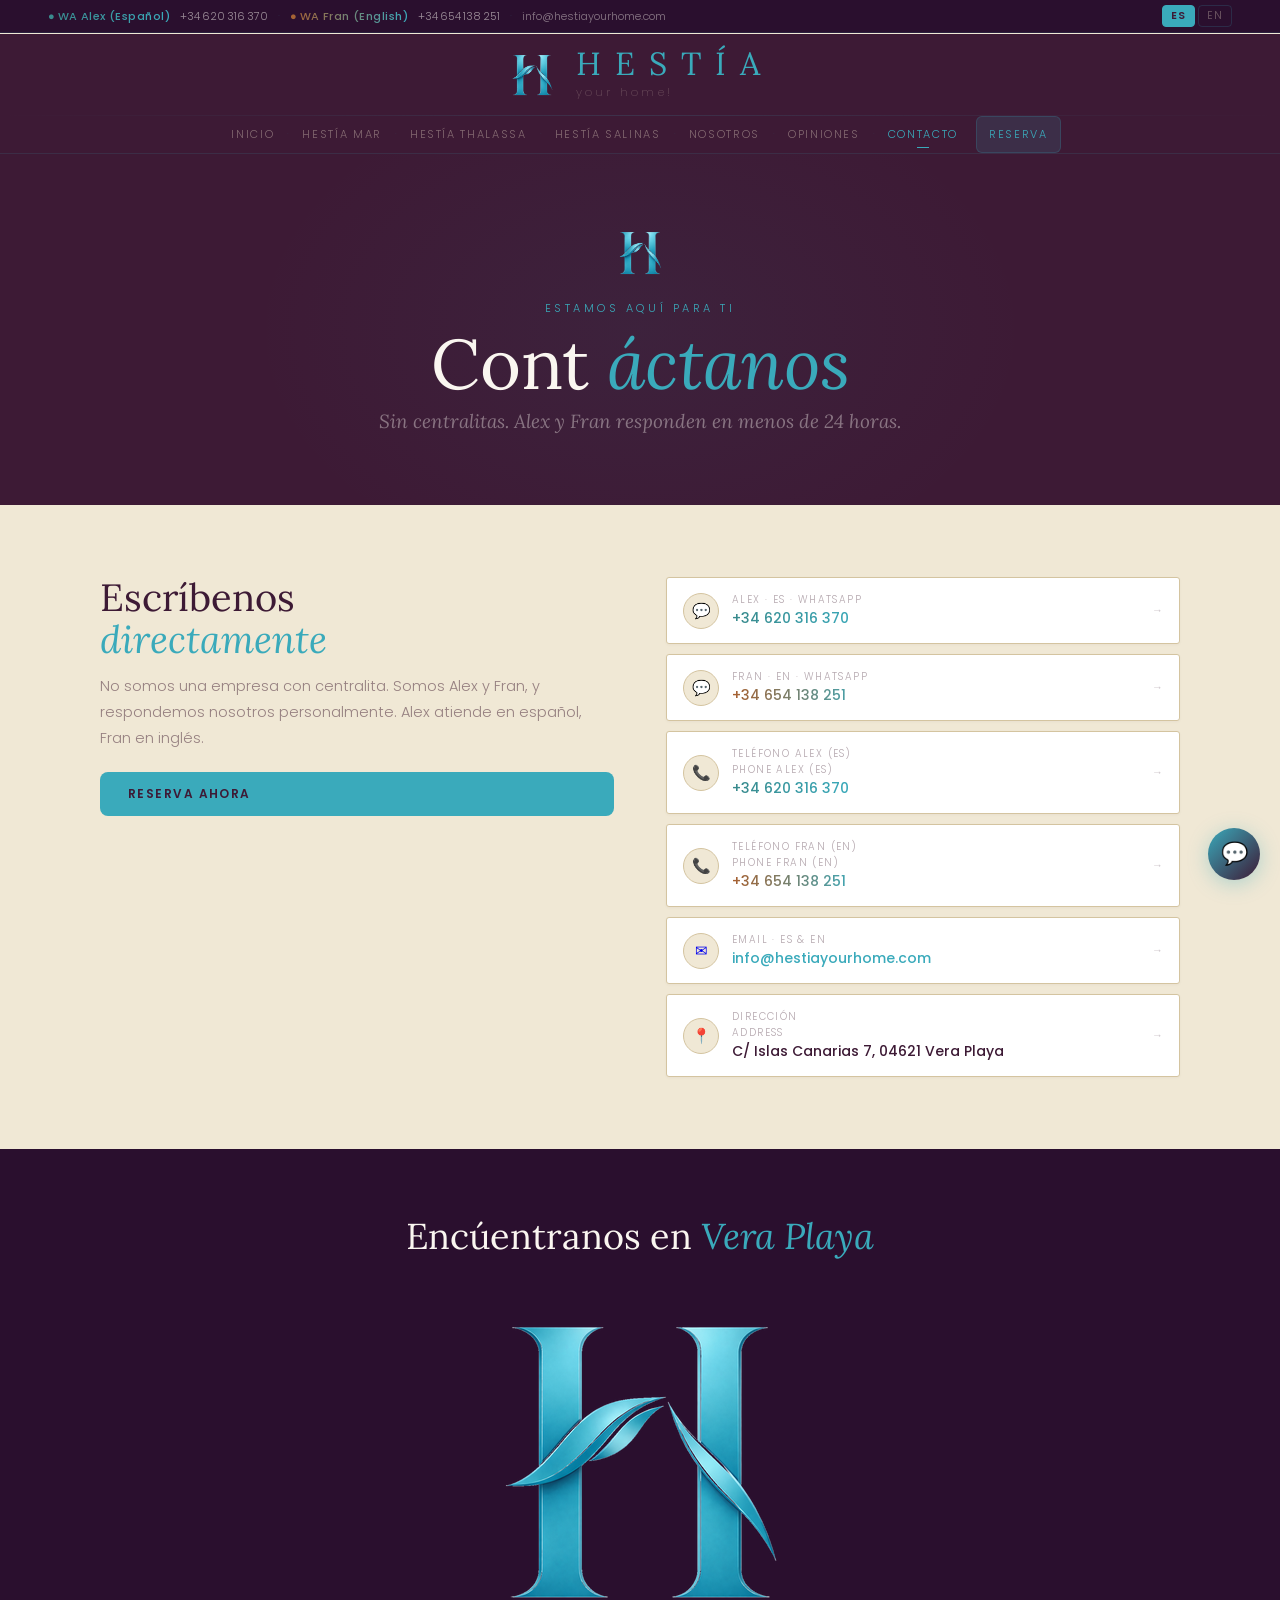
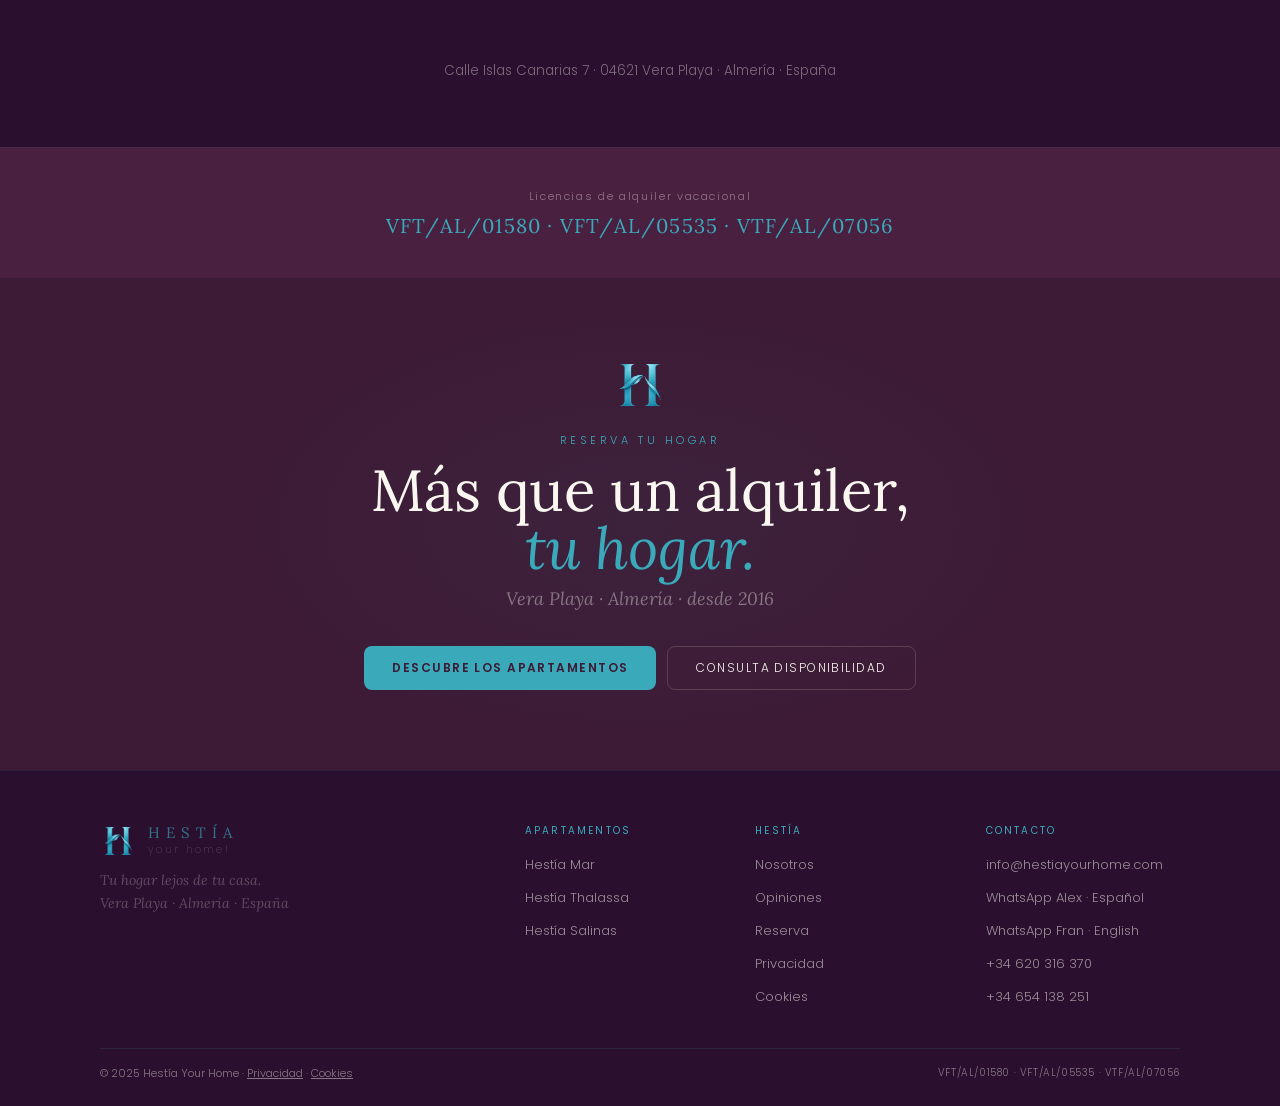
==== commit a9ec0123: "Add files via upload" ====
--- a/contacto.html
+++ b/contacto.html
@@ -239,6 +239,140 @@
 .ac-num{opacity:1!important;color:var(--ac)!important}
 /* Footer bottom */
 .ft-bot{border-top-color:rgba(58,170,187,.15)!important}
+
+/* Colores propios en nombres de cards de apartamento */
+.ac-vm .ac-name{color:var(--vm)!important}
+.ac-vt .ac-name{color:var(--vt)!important}
+.ac-vs .ac-name{color:var(--vs)!important}
+
+/* Checkboxes visibles en móvil */
+.extra-check{
+  display:flex!important;
+  align-items:center!important;
+  gap:10px!important;
+  cursor:pointer!important;
+  padding:8px 10px;
+  background:rgba(255,255,255,.04);
+  border:1px solid rgba(58,170,187,.15);
+  border-radius:8px;
+}
+.extra-check input[type=checkbox]{
+  width:20px!important;
+  height:20px!important;
+  min-width:20px;
+  accent-color:var(--sol)!important;
+  cursor:pointer!important;
+  -webkit-appearance:checkbox!important;
+  appearance:checkbox!important;
+}
+.extra-check span{
+  font-family:'Poppins',sans-serif;
+  font-weight:300;
+  font-size:13px!important;
+  color:var(--crema)!important;
+  line-height:1.3;
+}
+
+/* ══════════════════════════════════════════
+   MOBILE RESPONSIVE — control específico
+   ══════════════════════════════════════════ */
+@media(max-width:480px){
+  /* Topbar compacto */
+  .topbar{padding:4px 12px;gap:5px;flex-wrap:wrap}
+  .tb-contacts{gap:6px;font-size:10px}
+  .tb-email{display:none}
+  .tb-sep{display:none}
+
+  /* Header */
+  .hd-brand{padding:10px 12px;gap:10px}
+  .hd-logo{height:36px}
+  .hd-name{font-size:16px;letter-spacing:.3em}
+  .hd-sub{font-size:9px}
+  .hd-nav{padding:0 8px;gap:0}
+  .hd-nav a{padding:8px 7px;font-size:9.5px;letter-spacing:.08em}
+  .hd-sep{padding:8px 1px!important}
+
+  /* Hero texto */
+  .car-h{font-size:clamp(32px,10vw,52px)!important}
+  .car-sl{font-size:13px!important}
+  .car-btns{flex-direction:column;align-items:center;gap:8px}
+  .car-btns a{width:100%;max-width:260px;text-align:center}
+  .car-arr{width:36px;height:36px;font-size:13px}
+
+  /* Padding general */
+  :root{--pad:1rem}
+
+  /* Grids a una columna */
+  .ag,.fg,.og,.eq{grid-template-columns:1fr!important}
+  .s-nos .tw,.s-ct .tw,.s-intro .tw,.tw-split{grid-template-columns:1fr!important;gap:24px}
+  .ft-g{grid-template-columns:1fr!important;gap:20px}
+  .form-row,.extras-grid,.princ-grid,.hc-grid,.logo-elements,.colores-grid{grid-template-columns:1fr!important}
+  .colores-grid{grid-template-columns:1fr 1fr!important}
+
+  /* Cards apartamento */
+  .ac-img{aspect-ratio:16/9!important}
+  .ac-body{padding:14px}
+  .ac-name{font-size:18px!important}
+  .ac-desc{font-size:12px}
+
+  /* Hero scores */
+  .hero-scores{flex-wrap:wrap;gap:0;border-radius:8px}
+  .hs{padding:8px 12px;min-width:40%}
+  .hs-n{font-size:20px!important}
+
+  /* Scores opiniones */
+  .sc-hd{grid-template-columns:1fr!important;padding:18px}
+  .sc-big{font-size:60px!important}
+  .sc-cats{grid-template-columns:1fr!important}
+
+  /* Tabs */
+  .tabs{max-width:100%;flex-direction:column;border-radius:10px}
+  .tab{border-right:none!important;border-bottom:1px solid rgba(58,170,187,.12)}
+  .tab:last-child{border-bottom:none}
+
+  /* Reviews */
+  .rv.wide{grid-column:span 1!important}
+  .rv-grid{grid-template-columns:1fr!important}
+
+  /* Plataformas */
+  .pf-row{flex-direction:column}
+  .pf-i{border-right:none;border-bottom:1px solid rgba(58,170,187,.08);padding:12px 16px}
+  .pf-i:last-child{border-bottom:none}
+
+  /* Formulario reservas */
+  .res-form{padding:20px 16px}
+  .s-res .tw{grid-template-columns:1fr!important;gap:28px}
+
+  /* Nosotros */
+  .logo-video{max-width:220px}
+  .sc-cats{gap:8px}
+  .vt-list .vt{flex-direction:column;gap:8px}
+
+  /* Footer */
+  .ft{padding:32px 16px 16px}
+  .ft-bot{flex-direction:column;gap:6px;text-align:center}
+
+  /* Secciones padding */
+  .s-dk,.s-lt,.s-dk2,.s-reviews,.s-pf,.s-cita-dest,
+  .s-apts,.s-nos,.s-feat,.s-op,.s-ct,.s-intro,.s-hestia,
+  .s-equipo,.s-guia,.s-principios,.s-huesped,.s-viajero,
+  .s-logo,.s-logo-anim,.s-colores,.cta-band{
+    padding:48px 16px!important
+  }
+
+  /* Contacto fijo más pequeño */
+  #contact-fixed{bottom:10px;right:10px}
+  #cf-btn{width:44px;height:44px;font-size:18px}
+  #cf-bubble{min-width:200px;padding:12px 14px}
+
+  /* Cookie banner */
+  #cookie-banner{flex-direction:column;gap:10px;padding:12px 16px}
+}
+
+@media(max-width:360px){
+  .hd-nav a{font-size:8.5px;padding:7px 5px}
+  .car-h{font-size:28px!important}
+}
 </style>
 </head>
 <body class="es">
@@ -276,8 +410,8 @@
   <img src="[data-uri]" alt="Hestía">
   <p class="ey lang-es" style="position:relative">Estamos aquí para ti</p>
   <p class="ey lang-en" style="position:relative">We are here for you</p>
-  <h1 class="hero-h lang-es">Cont<em>áctanos</em></h1>
-  <h1 class="hero-h lang-en">Cont<em>act us</em></h1>
+  <h1 class="hero-h lang-es">Cont <em>áctanos</em></h1>
+  <h1 class="hero-h lang-en">Cont <em>act us</em></h1>
   <p class="hero-sl lang-es">Sin centralitas. Alex y Fran responden en menos de 24 horas.</p>
   <p class="hero-sl lang-en">No call centres. Alex and Fran respond within 24 hours.</p>
 </div>
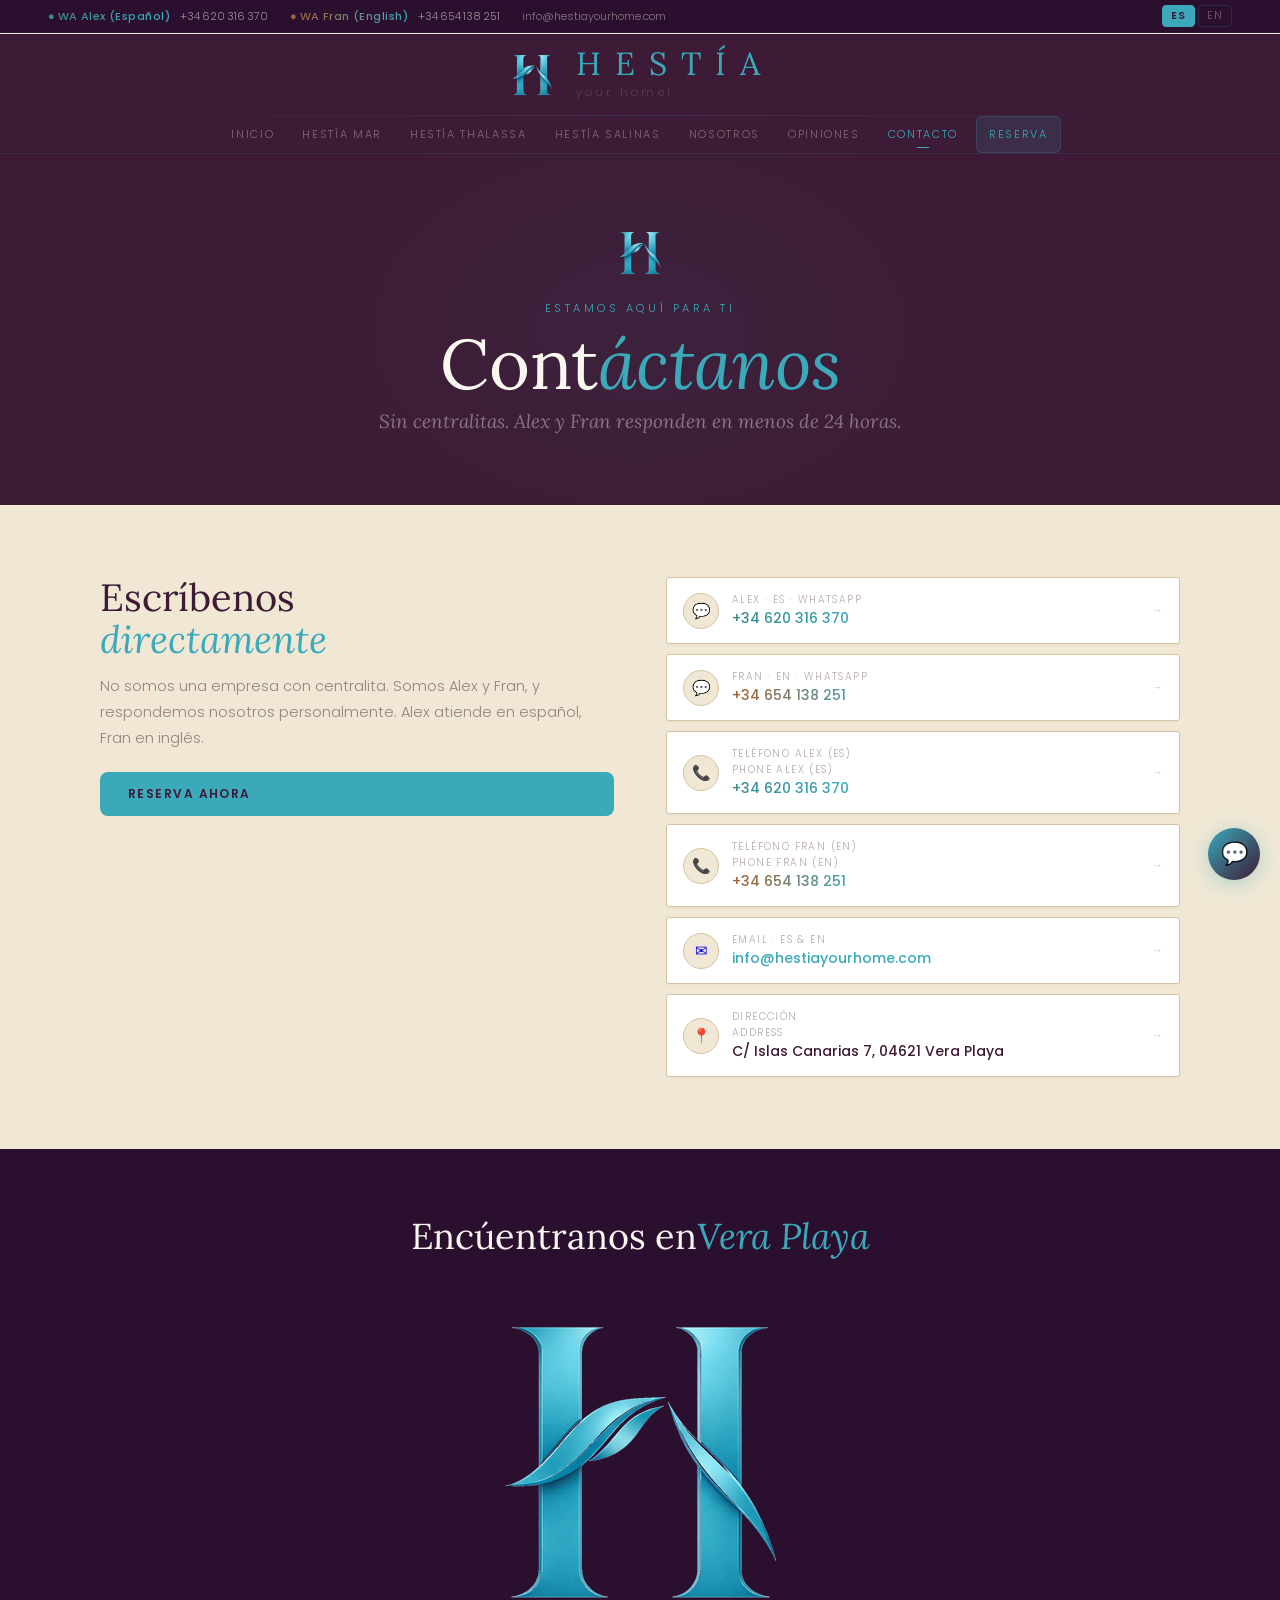
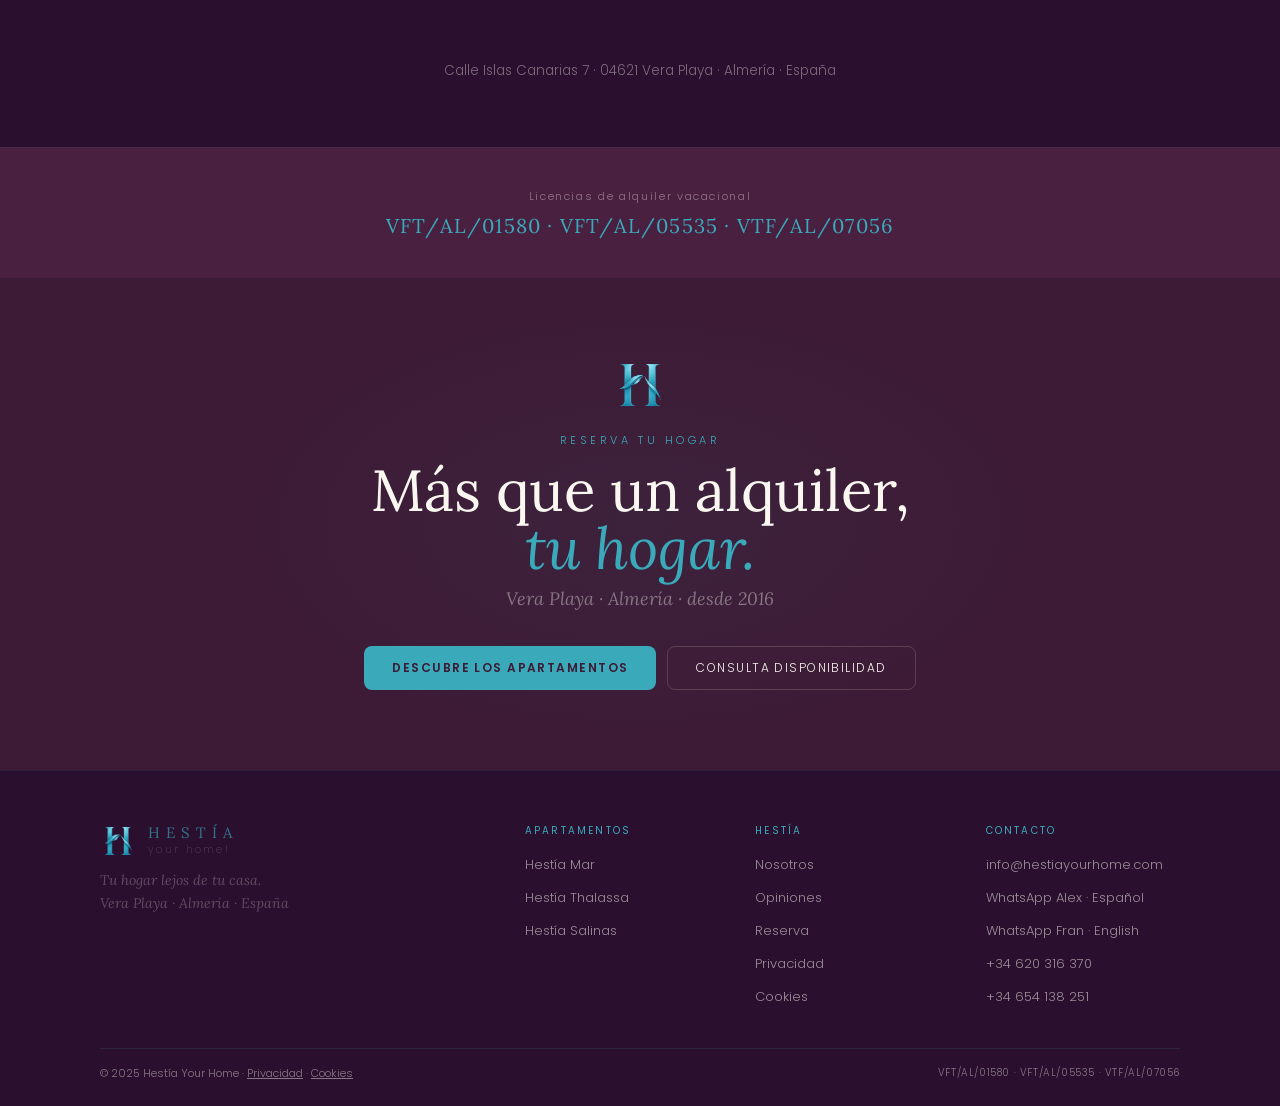
==== commit ed7db726: "Add files via upload" ====
--- a/contacto.html
+++ b/contacto.html
@@ -373,6 +373,15 @@
   .hd-nav a{font-size:8.5px;padding:7px 5px}
   .car-h{font-size:28px!important}
 }
+
+/* Colores definitivos nombres apartamento */
+.ac-vm h3.ac-name, .ac-vm .ac-name{color:#246B6E!important}
+.ac-vt h3.ac-name, .ac-vt .ac-name{color:#8B4A1E!important}
+.ac-vs h3.ac-name, .ac-vs .ac-name{color:#B8883A!important}
+/* Concepto también en color propio */
+.ac-vm .ac-concept{color:#3A8A8C!important}
+.ac-vt .ac-concept{color:#A86030!important}
+.ac-vs .ac-concept{color:#CCA050!important}
 </style>
 </head>
 <body class="es">
@@ -410,8 +419,8 @@
   <img src="[data-uri]" alt="Hestía">
   <p class="ey lang-es" style="position:relative">Estamos aquí para ti</p>
   <p class="ey lang-en" style="position:relative">We are here for you</p>
-  <h1 class="hero-h lang-es">Cont <em>áctanos</em></h1>
-  <h1 class="hero-h lang-en">Cont <em>act us</em></h1>
+  <h1 class="hero-h lang-es">Cont<em>áctanos</em></h1>
+  <h1 class="hero-h lang-en">Cont<em>act us</em></h1>
   <p class="hero-sl lang-es">Sin centralitas. Alex y Fran responden en menos de 24 horas.</p>
   <p class="hero-sl lang-en">No call centres. Alex and Fran respond within 24 hours.</p>
 </div>
@@ -464,8 +473,8 @@
 <section class="s-mapa">
   <div class="tw">
     <h2 class="mapa-t" da>
-      <span class="lang-es">Enc&uacute;entranos en <em>Vera Playa</em></span>
-      <span class="lang-en">Find us in <em>Vera Playa</em></span>
+      <span class="lang-es">Enc&uacute;entranos en<em>Vera Playa</em></span>
+      <span class="lang-en">Find us in<em>Vera Playa</em></span>
     </h2>
     <div class="mapa-img" da style="transition-delay:.08s">
       <a href="https://www.google.com/maps/search/?api=1&query=Calle+Islas+Canarias+7+Vera+Playa+Almeria" target="_blank">
